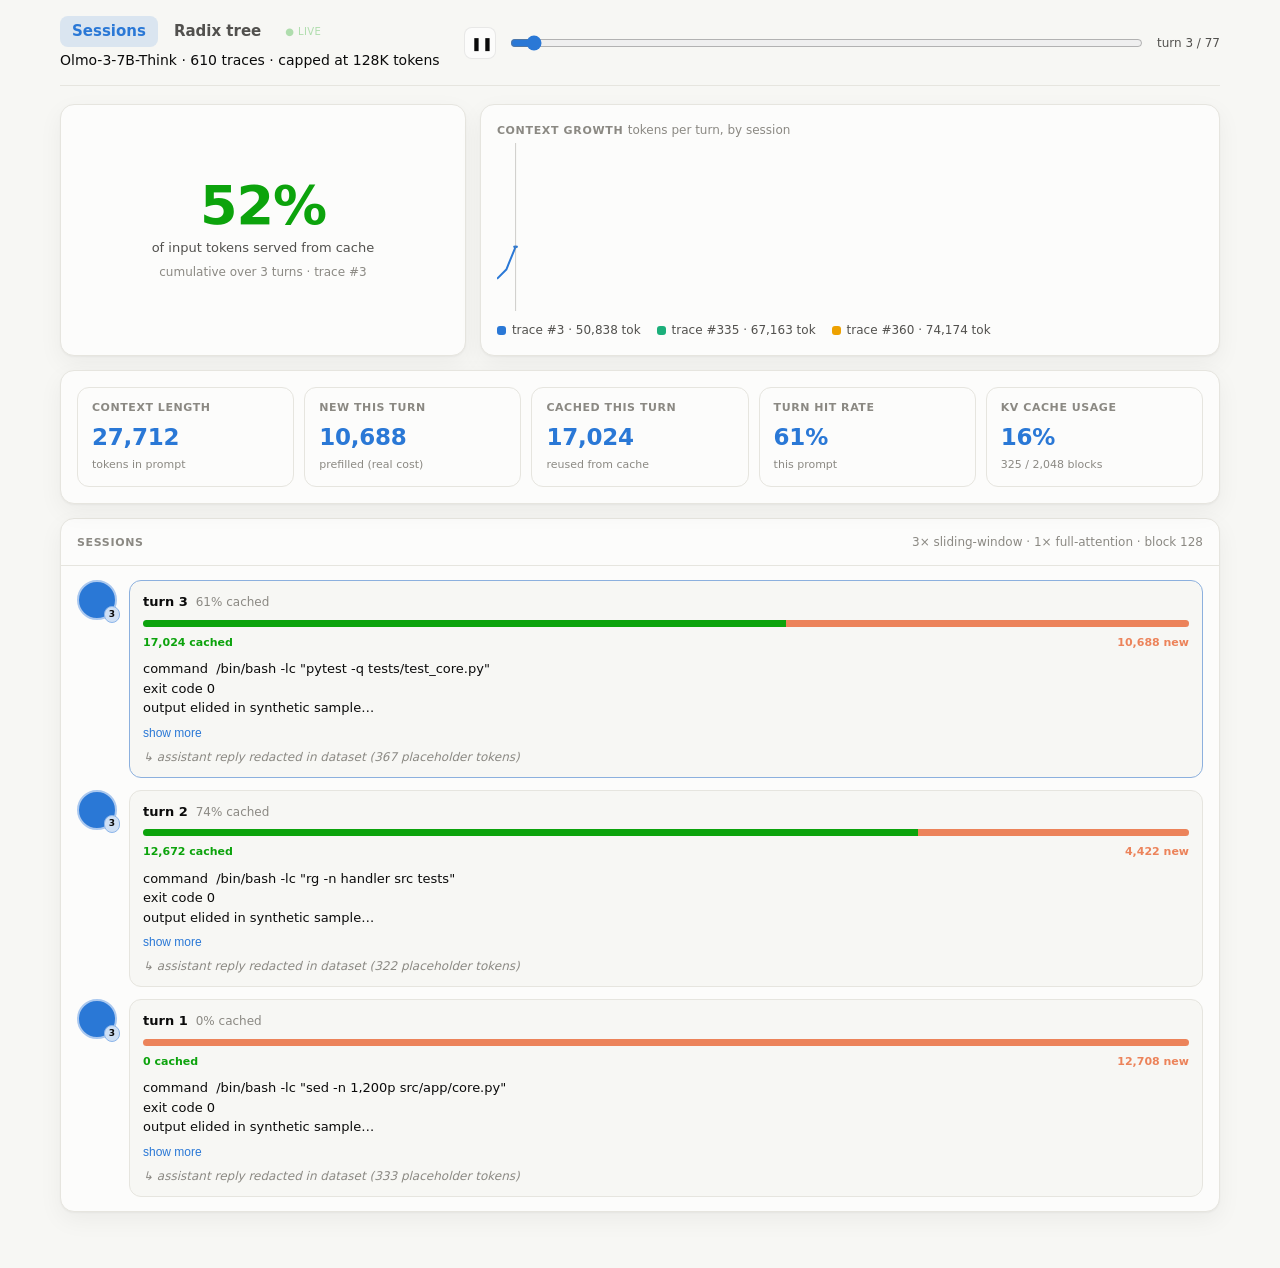
==== web/index.html @ 35108ffb "add the viewer Signed-off-by: Sage Ahrac <sagiahrak@gmail.com>" ====
<!doctype html>
<html lang="en">
<head>
  <meta charset="utf-8" />
  <meta name="viewport" content="width=device-width, initial-scale=1" />
  <title>KV-Cache Simulator — agentic traces</title>
  <link rel="stylesheet" href="style.css" />
</head>
<body class="viz-root">
  <div class="app">
  <header class="topbar">
    <div class="title">
      <nav class="tabs">
        <a href="index.html" class="on" aria-current="page">Sessions</a>
        <a href="tree.html">Radix tree</a>
        <span class="live" id="live">● live</span>
      </nav>
      <p class="sub" id="meta-line">loading…</p>
    </div>
    <div class="transport">
      <button id="play" class="btn" aria-label="play / pause">❚❚</button>
      <input id="scrub" class="scrub" type="range" min="0" max="0" value="0"
             aria-label="timeline" />
      <span id="step-label" class="mono">turn 0 / 0</span>
    </div>
  </header>

  <main class="stage">
    <!-- Hero: the headline number + the context-growth story -->
    <section class="card hero">
      <div class="hero-num">
        <span class="big mono" id="hit-rate">0%</span>
        <span class="hero-label">of input tokens served from cache</span>
        <span class="hero-note" id="hit-note"></span>
      </div>
    </section>

    <section class="card growth">
      <h2>Context growth <span class="hint">tokens per turn, by session</span></h2>
      <svg id="spark" class="spark" preserveAspectRatio="none" aria-label="context growth"></svg>
      <div class="legend" id="legend"></div>
    </section>

    <section class="card metrics">
      <div id="tiles" class="tiles"></div>
    </section>
  </main>

  <section class="chat" aria-label="agent sessions">
    <div class="chat-head">
      <h2>Sessions</h2>
      <span class="meta" id="groups-line"></span>
    </div>
    <div class="chat-log" id="chat-log"></div>
  </section>
  </div>

  <template id="tile-tpl">
    <div class="tile">
      <span class="tile-label"></span>
      <span class="tile-value mono"></span>
      <span class="tile-note"></span>
    </div>
  </template>

  <template id="turn-tpl">
    <div class="turn">
      <div class="avatar"><span class="badge mono"></span></div>
      <div class="turn-body">
        <div class="turn-head">
          <span class="who"></span>
          <span class="when"></span>
        </div>
        <div class="split" title="cached (reused) vs new (prefilled) tokens">
          <span class="seg cached"></span><span class="seg new"></span>
        </div>
        <div class="split-labels mono">
          <span class="lbl-cached"></span><span class="lbl-new"></span>
        </div>
        <div class="ask clamp"></div>
        <button class="more ask-more" hidden>show more</button>
        <div class="reply clamp"></div>
        <button class="more reply-more" hidden>show output</button>
      </div>
    </div>
  </template>

  <script type="module" src="app.js"></script>
</body>
</html>
---- web/style.css ----
/* Design tokens (dataviz reference palette) + a small type system.
   Roles: .eyebrow = constant region label (uppercase, muted);
          .meta = descriptive/technical metadata (muted sentence case);
          data values = ink, tabular, semibold; color carries meaning only. */
.viz-root {
  --surface-1: #fcfcfb;
  --plane: #f7f7f4;
  --ink: #0b0b0b;
  --ink-2: #52514e;
  --muted: #8b8983;
  --hair: #e6e5df;
  --ring: rgba(11, 11, 11, 0.08);
  --shadow: 0 1px 2px rgba(11, 11, 11, 0.04), 0 8px 24px rgba(11, 11, 11, 0.05);

  --s0: #2a78d6;  /* session hues: blue / aqua / yellow (validated trio) */
  --s1: #1baf7a;
  --s2: #eda100;
  --s3: #4a3aa7; --s4: #e87ba4; --s5: #eb6834;

  --cached: #0ca30c;   /* reused from cache — "free" */
  --new: #ec835a;      /* freshly prefilled — the real cost */

  color-scheme: light dark;
  background: var(--plane);
  color: var(--ink);
  font: 14px/1.5 system-ui, -apple-system, "Segoe UI", sans-serif;
  margin: 0; min-height: 100vh;
}
@media (prefers-color-scheme: dark) {
  .viz-root {
    --surface-1: #1a1a19; --plane: #0d0d0d; --ink: #ffffff; --ink-2: #c3c2b7;
    --muted: #8b8983; --hair: #2c2c2a; --ring: rgba(255, 255, 255, 0.10); --shadow: none;
    --s0: #3987e5; --s1: #199e70; --s2: #c98500;
    --s3: #9085e9; --s4: #d55181; --s5: #d95926;
    --cached: #0ca30c; --new: #ec835a;
  }
}

/* ---- type system ---- */
.mono { font-variant-numeric: tabular-nums; }
h1 { margin: 0; font-size: 15px; font-weight: 650; letter-spacing: -0.01em; }
h2, .eyebrow { margin: 0; font-size: 11px; font-weight: 600; color: var(--muted);
  text-transform: uppercase; letter-spacing: .06em; }
.meta, .hint { font-size: 12px; font-weight: 400; color: var(--muted);
  text-transform: none; letter-spacing: 0; }

/* ---- centered page container (professional max-width, not full-bleed) ---- */
.app { max-width: 1160px; margin: 0 auto; padding: 0 24px 56px; }

/* ---- sticky top bar: brand + state (left), controls (right) ---- */
.topbar { position: sticky; top: 0; z-index: 10; background: var(--plane);
  display: flex; align-items: center; gap: 24px; flex-wrap: wrap;
  padding: 16px 0 14px; border-bottom: 1px solid var(--hair); }
.title .sub { margin: 3px 0 0; }
.tabs { display: flex; align-items: center; gap: 4px; }
.tabs a { text-decoration: none; color: var(--ink-2); font-weight: 650; font-size: 15px;
  padding: 4px 12px; border-radius: 8px; }
.tabs a.on { background: color-mix(in oklab, var(--s0) 14%, transparent); color: var(--s0); }
.tabs a:hover:not(.on) { background: var(--surface-1); }
.live { font-size: 10px; color: var(--cached); margin-left: 8px; opacity: .3;
  letter-spacing: .04em; text-transform: uppercase; }
.viz-root.playing .live { animation: pulse 1.6s ease-in-out infinite; }
@keyframes pulse { 0%,100% { opacity: .3; } 50% { opacity: 1; } }
.transport { display: flex; align-items: center; gap: 12px; flex: 1; min-width: 280px; }
.btn { border: 1px solid var(--ring); background: var(--surface-1); color: var(--ink);
  width: 32px; height: 32px; border-radius: 8px; cursor: pointer; }
.btn:hover { border-color: var(--muted); }
.scrub { flex: 1; accent-color: var(--s0); }
#step-label { color: var(--ink-2); font-size: 12px; }

/* ---- dashboard: cards that wrap, no fixed positions ---- */
.stage { display: flex; flex-wrap: wrap; gap: 14px; padding: 18px 0 0; align-content: start; }
.card { background: var(--surface-1); border: 1px solid var(--hair); border-radius: 14px;
  padding: 16px; box-shadow: var(--shadow); }
.hero { flex: 1 1 260px; display: grid; place-content: center; text-align: center; }
.growth { flex: 2.2 1 460px; display: flex; flex-direction: column; min-width: 0; }
.metrics { flex: 1 1 100%; }

.hero-num { display: flex; flex-direction: column; gap: 5px; }
.big { font-size: 54px; font-weight: 700; line-height: 1; color: var(--cached); letter-spacing: -0.02em; }
.hero-label { color: var(--ink-2); font-size: 13px; }
.hero-note { color: var(--muted); font-size: 12px; }

/* sparkline */
.spark { width: 100%; height: 168px; display: block; margin-top: 4px; }
.legend { display: flex; gap: 16px; flex-wrap: wrap; margin-top: 10px; }
.legend span { display: inline-flex; align-items: center; gap: 6px; font-size: 12px; color: var(--ink-2); }
.legend i { width: 9px; height: 9px; border-radius: 3px; display: inline-block; }

/* tiles: label (constant) small caps · value (changing) large · note (meta) */
.tiles { display: grid; gap: 10px; grid-template-columns: repeat(auto-fit, minmax(150px, 1fr)); }
.tile { display: flex; flex-direction: column; gap: 3px; padding: 12px 14px;
  border: 1px solid var(--hair); border-radius: 12px; }
.tile-label { font-size: 11px; font-weight: 600; color: var(--muted);
  text-transform: uppercase; letter-spacing: .05em; }
.tile-value { font-size: 23px; font-weight: 650; letter-spacing: -0.01em;
  font-variant-numeric: tabular-nums; transition: color .25s; }
.tile-value.flash { color: var(--s0); }
.tile-note { font-size: 11px; color: var(--muted); }

/* ---- sessions (bottom): the live event stream ---- */
.chat { margin-top: 14px; background: var(--surface-1); border: 1px solid var(--hair);
  border-radius: 14px; box-shadow: var(--shadow); overflow: hidden; }
.chat-head { display: flex; justify-content: space-between; align-items: baseline; gap: 20px;
  padding: 14px 16px; border-bottom: 1px solid var(--hair); }
.chat-head-l { display: flex; flex-direction: column; gap: 3px; }
.chat-log { padding: 14px 16px; display: flex; flex-direction: column; gap: 12px; }

.turn { display: flex; gap: 12px; animation: drop .32s cubic-bezier(.2,.7,.3,1); }
@keyframes drop { from { opacity: 0; transform: translateY(-10px); } to { opacity: 1; transform: none; } }
.turn.active .turn-body { border-color: color-mix(in oklab, var(--sess) 50%, var(--hair)); }

/* chat avatar: a distinct face per session (DiceBear) on a soft session-tinted
   circle with a muted ring; a small badge carries the session id. Offline
   fallback is the colored initial. */
.avatar { position: relative; flex: none; width: 40px; height: 40px; border-radius: 50%;
  background: color-mix(in oklab, var(--sess) 15%, var(--surface-1));
  border: 2px solid color-mix(in oklab, var(--sess) 40%, var(--surface-1));
  display: grid; place-items: center; box-sizing: border-box; }
.avatar img { grid-area: 1/1; width: 100%; height: 100%; border-radius: 50%; }
.badge { position: absolute; right: -5px; bottom: -5px; padding: 1px 4px; border-radius: 8px;
  font-size: 9px; font-weight: 700; font-variant-numeric: tabular-nums; color: var(--ink);
  background: color-mix(in oklab, var(--sess) 22%, var(--surface-1));
  border: 1.5px solid color-mix(in oklab, var(--sess) 55%, var(--surface-1)); }

.turn-body { flex: 1; min-width: 0; display: flex; flex-direction: column; gap: 8px;
  background: var(--plane); border: 1px solid var(--hair); border-radius: 12px; padding: 11px 13px; }
.turn-head { display: flex; align-items: baseline; gap: 8px; }
.who { font-size: 13px; font-weight: 600; color: var(--ink); }
.when { font-size: 12px; color: var(--muted); font-variant-numeric: tabular-nums; }

/* cached / new split bar */
.split { display: flex; height: 7px; border-radius: 999px; overflow: hidden; background: var(--hair); }
.seg { height: 100%; transition: flex-grow .3s ease; }
.seg.cached { background: var(--cached); }
.seg.new { background: var(--new); }
.split-labels { display: flex; justify-content: space-between; font-size: 11px;
  font-variant-numeric: tabular-nums; }
.lbl-cached { color: var(--cached); font-weight: 600; }
.lbl-new { color: var(--new); font-weight: 600; }

.ask { color: var(--ink); font-size: 13px; white-space: pre-wrap; word-break: break-word; }
.reply { color: var(--ink-2); font-size: 13px; white-space: pre-wrap; word-break: break-word; }
.clamp { display: -webkit-box; -webkit-box-orient: vertical; -webkit-line-clamp: 3; overflow: hidden; }
.reply.clamp { -webkit-line-clamp: 2; }
.reply.redacted { color: var(--muted); font-style: italic; font-size: 12px; }
.more { align-self: flex-start; background: none; border: none; color: var(--s0);
  cursor: pointer; font-size: 12px; padding: 0; }
.more:hover { text-decoration: underline; }
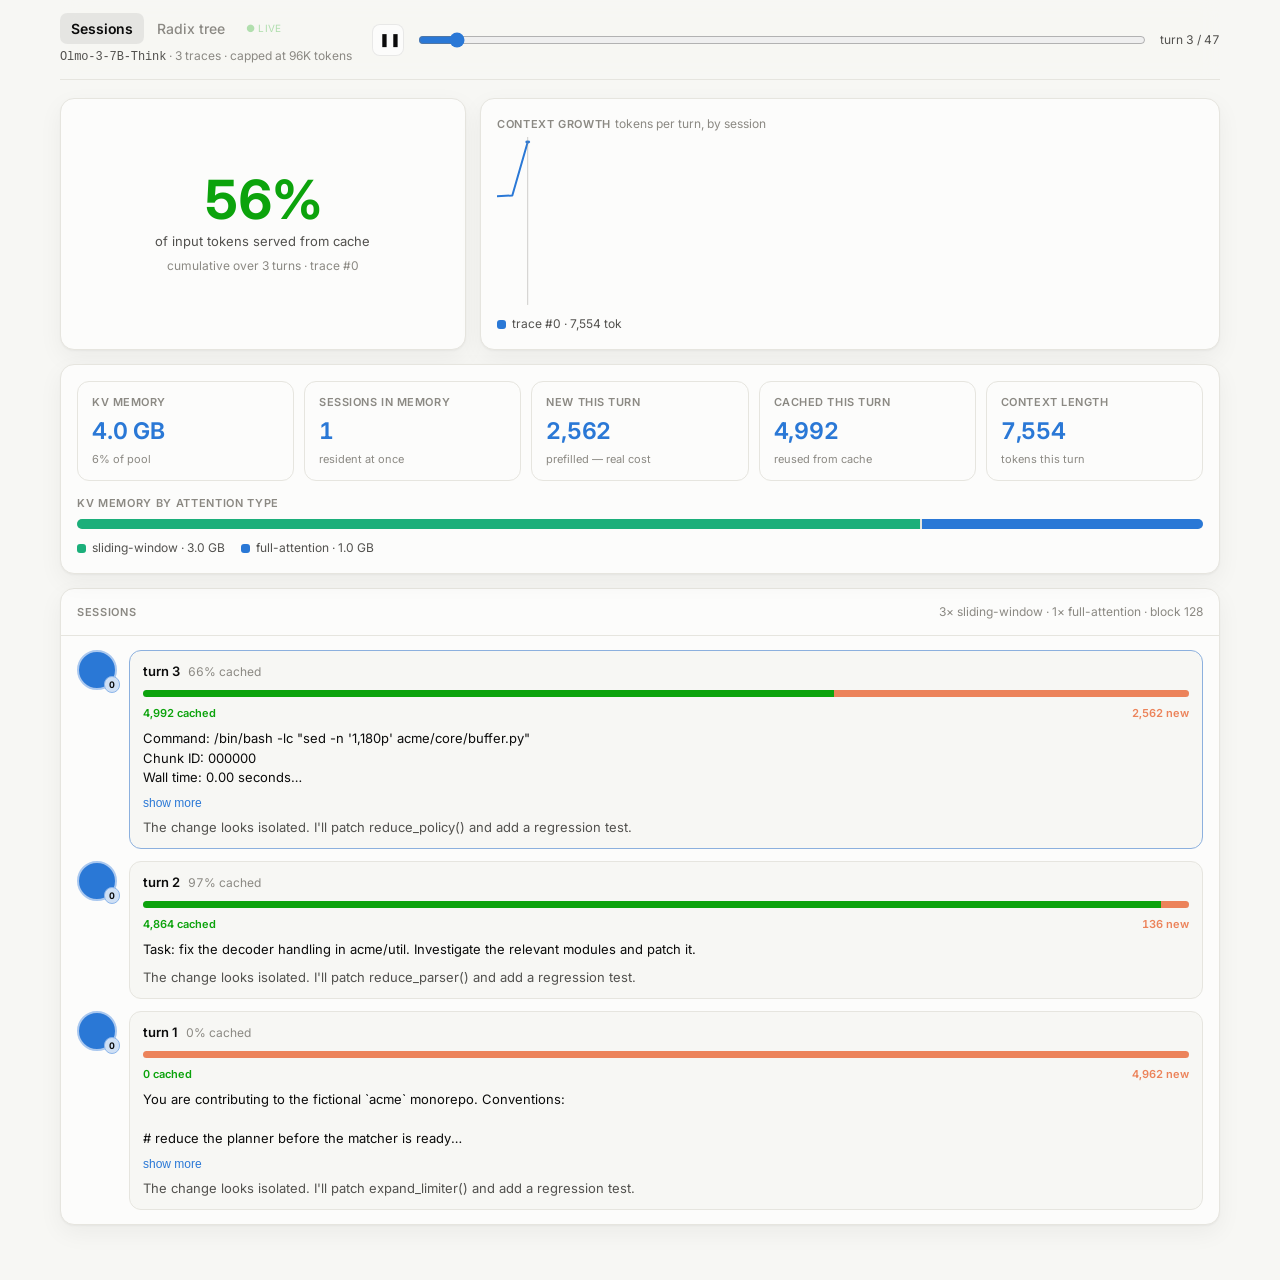
==== commit ecc44263: "add memory by attention type bar to tab 1 Signed-off-by: Sage Ahrac <sagiahrak@gmail.com>" ====
--- a/web/index.html
+++ b/web/index.html
@@ -43,6 +43,11 @@
 
     <section class="card metrics">
       <div id="tiles" class="tiles"></div>
+      <div class="membar" id="membar">
+        <div class="eyebrow">KV memory by attention type</div>
+        <div class="membar-track" id="membar-track"></div>
+        <div class="legend" id="membar-legend"></div>
+      </div>
     </section>
   </main>
 
--- a/web/style.css
+++ b/web/style.css
@@ -1,3 +1,5 @@
+@import url("https://fonts.googleapis.com/css2?family=Inter:wght@400;500;600;700&display=swap");
+
 /* Design tokens (dataviz reference palette) + a small type system.
    Roles: .eyebrow = constant region label (uppercase, muted);
           .meta = descriptive/technical metadata (muted sentence case);
@@ -23,7 +25,8 @@
   color-scheme: light dark;
   background: var(--plane);
   color: var(--ink);
-  font: 14px/1.5 system-ui, -apple-system, "Segoe UI", sans-serif;
+  font-family: "Inter", system-ui, -apple-system, "Segoe UI", sans-serif;
+  font-size: 14px; line-height: 1.5; -webkit-font-smoothing: antialiased;
   margin: 0; min-height: 100vh;
 }
 @media (prefers-color-scheme: dark) {
@@ -48,15 +51,22 @@
 .app { max-width: 1160px; margin: 0 auto; padding: 0 24px 56px; }
 
 /* ---- sticky top bar: brand + state (left), controls (right) ---- */
-.topbar { position: sticky; top: 0; z-index: 10; background: var(--plane);
-  display: flex; align-items: center; gap: 24px; flex-wrap: wrap;
-  padding: 16px 0 14px; border-bottom: 1px solid var(--hair); }
-.title .sub { margin: 3px 0 0; }
-.tabs { display: flex; align-items: center; gap: 4px; }
-.tabs a { text-decoration: none; color: var(--ink-2); font-weight: 650; font-size: 15px;
-  padding: 4px 12px; border-radius: 8px; }
-.tabs a.on { background: color-mix(in oklab, var(--s0) 14%, transparent); color: var(--s0); }
-.tabs a:hover:not(.on) { background: var(--surface-1); }
+.topbar { position: sticky; top: 0; z-index: 10;
+  background: color-mix(in oklab, var(--plane) 86%, transparent);
+  backdrop-filter: saturate(1.6) blur(10px);
+  display: flex; align-items: center; gap: 20px; flex-wrap: wrap;
+  padding: 13px 0; border-bottom: 1px solid var(--hair); }
+/* hybrid: model id in mono (a technical token), the rest in the UI sans */
+.title .sub { margin: 3px 0 0; font-size: 12px; color: var(--muted); }
+.title .sub .id { font-family: ui-monospace, "SF Mono", Menlo, monospace;
+  color: var(--ink-2); letter-spacing: -0.01em; }
+/* neutral segmented tabs — mature, not an "app" pill */
+.tabs { display: flex; align-items: center; gap: 2px; }
+.tabs a { text-decoration: none; color: var(--muted); font-weight: 500; font-size: 14px;
+  letter-spacing: -0.006em; padding: 5px 11px; border-radius: 7px;
+  transition: color .15s, background .15s; }
+.tabs a:hover:not(.on) { color: var(--ink); background: color-mix(in oklab, var(--ink) 5%, transparent); }
+.tabs a.on { color: var(--ink); font-weight: 600; background: color-mix(in oklab, var(--ink) 7%, transparent); }
 .live { font-size: 10px; color: var(--cached); margin-left: 8px; opacity: .3;
   letter-spacing: .04em; text-transform: uppercase; }
 .viz-root.playing .live { animation: pulse 1.6s ease-in-out infinite; }
@@ -97,6 +107,11 @@
   font-variant-numeric: tabular-nums; transition: color .25s; }
 .tile-value.flash { color: var(--s0); }
 .tile-note { font-size: 11px; color: var(--muted); }
+
+/* horizontal split of KV memory by attention type */
+.membar { margin-top: 14px; }
+.membar-track { display: flex; height: 10px; border-radius: 999px; overflow: hidden;
+  background: var(--hair); gap: 2px; margin: 8px 0; }
 
 /* ---- sessions (bottom): the live event stream ---- */
 .chat { margin-top: 14px; background: var(--surface-1); border: 1px solid var(--hair);
